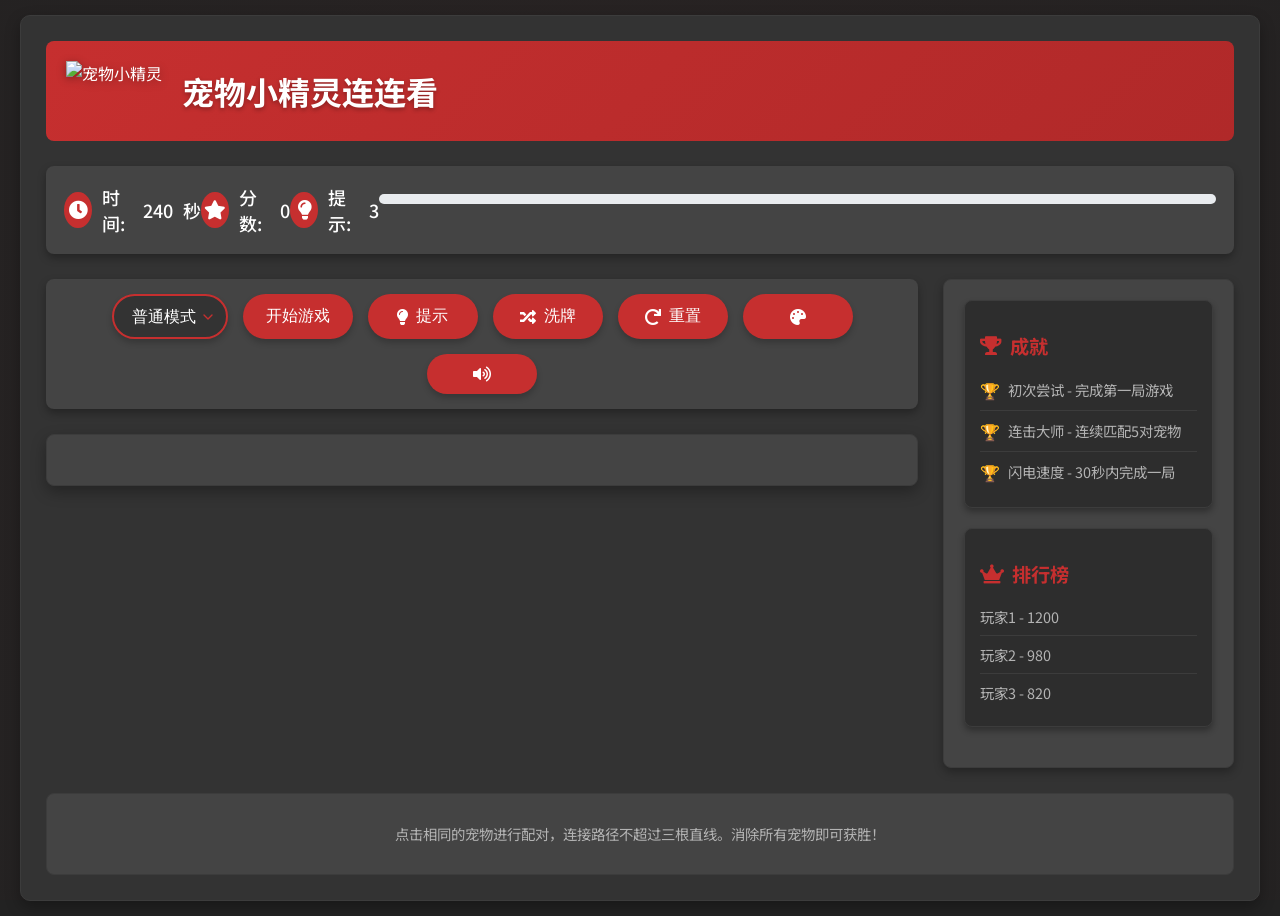
==== index.html @ 4d3c493e "Add files via upload" ====
<!DOCTYPE html>
<html lang="zh-CN">
<head>
    <meta charset="UTF-8">
    <meta name="viewport" content="width=device-width, initial-scale=1.0">
    <title>宝可梦连连看 - 网易云风格</title>
    <!-- 引入字体 -->
    <link href="https://fonts.googleapis.com/css2?family=Noto+Sans+SC:wght@400;500;700&display=swap" rel="stylesheet">
    <!-- 引入Font Awesome图标 -->
    <link rel="stylesheet" href="https://cdnjs.cloudflare.com/ajax/libs/font-awesome/5.15.4/css/all.min.css">
    <!-- CSS加载器将动态加载CSS文件 -->
    <script src="js/css-loader.js"></script>
    <!-- 添加一个简单的脚本来检查图片加载错误 -->
    <script>
        window.addEventListener('load', function() {
            document.querySelectorAll('img').forEach(img => {
                img.addEventListener('error', function() {
                    console.error('图片加载失败:', this.src);
                    // 设置一个默认图片或者显示图片名称
                    this.style.display = 'none';
                    const placeholder = document.createElement('div');
                    placeholder.textContent = this.alt || '图片';
                    placeholder.className = 'img-placeholder';
                    this.parentNode.insertBefore(placeholder, this);
                });
            });
        });
    </script>
    <style>
        /* 添加一个占位符样式 */
        .img-placeholder {
            display: flex;
            align-items: center;
            justify-content: center;
            background-color: #333333;
            color: #b3b3b3;
            font-size: 14px;
            width: 100%;
            height: 100%;
            min-height: 40px;
            border-radius: 4px;
        }
        
        /* 添加基本加载样式，确保页面在CSS加载前也有基本样式 */
        body {
            font-family: 'Noto Sans SC', sans-serif;
            background-color: #222222;
            color: #ffffff;
            margin: 0;
            padding: 15px;
        }
        
        .game-container {
            max-width: 1200px;
            width: 95%;
            margin: 0 auto;
            background-color: #333333;
            border-radius: 10px;
            box-shadow: 0 6px 15px rgba(0, 0, 0, 0.3);
            padding: 25px;
            border: 1px solid #3c3c3c;
        }
    </style>
</head>
<body>
    <!-- 添加动画背景 -->
    <div class="animated-background"></div>
    
    <div class="game-container">
        <div class="game-header">
            <!-- 修改logo路径，使用相对路径 -->
            <img src="./assets/images/pokemon-logo.png" alt="宠物小精灵" class="game-logo" onerror="this.onerror=null; this.src='https://raw.githubusercontent.com/PokeAPI/sprites/master/sprites/pokemon/25.png';">
            <h1>宠物小精灵连连看</h1>
        </div>
        
        <div class="game-info">
            <div><i class="fas fa-clock"></i> 时间: <span id="timer">240</span>秒</div>
            <div><i class="fas fa-star"></i> 分数: <span id="score">0</span></div>
            <div><i class="fas fa-lightbulb"></i> 提示: <span id="hints">3</span></div>
        </div>
        
        <div class="game-content">
            <div class="game-main">
                <div class="game-controls">
                    <select id="difficulty-select">
                        <option value="easy">简单模式</option>
                        <option value="normal" selected>普通模式</option>
                        <option value="hard">困难模式</option>
                    </select>
                    <button id="start-game-btn"><i class="fas fa-play"></i> 开始游戏</button>
                    <button id="hint-btn"><i class="fas fa-lightbulb"></i> 提示</button>
                    <button id="shuffle-btn"><i class="fas fa-random"></i> 洗牌</button>
                    <button id="reset-btn"><i class="fas fa-redo"></i> 重置</button>
                </div>
                
                <div class="game-board-container">
                    <div class="game-board" id="game-board">
                        <!-- 游戏板将通过JavaScript动态生成 -->
                    </div>
                </div>
            </div>
            
            <div class="game-sidebar">
                <div class="achievements">
                    <h2><i class="fas fa-trophy"></i> 成就</h2>
                    <ul>
                        <li>初次尝试 - 完成第一局游戏</li>
                        <li>连击大师 - 连续匹配5对宠物</li>
                        <li>闪电速度 - 30秒内完成一局</li>
                    </ul>
                </div>
                
                <div class="leaderboard">
                    <h2><i class="fas fa-crown"></i> 排行榜</h2>
                    <ol>
                        <li>玩家1 - 1200</li>
                        <li>玩家2 - 980</li>
                        <li>玩家3 - 820</li>
                    </ol>
                </div>
            </div>
        </div>
        
        <div class="game-message" id="game-message">
            <div class="game-message-content">
                <h2>游戏结束!</h2>
                <p>你的得分: <span id="final-score">0</span></p>
                <button class="btn-again" id="play-again-btn">再玩一次</button>
            </div>
        </div>
        
        <div class="game-instructions">
            <p>点击相同的宠物进行配对，连接路径不超过三根直线。消除所有宠物即可获胜！</p>
        </div>
    </div>
    
    <!-- 添加一个初始化图片的脚本 -->
    <script>
        // 确保游戏板中的图片能够正确加载
        function initPokemonImages() {
            // 创建一个测试图片元素
            const testImg = document.createElement('img');
            testImg.style.display = 'none';
            testImg.src = './assets/images/pokemon/1.png';
            testImg.onerror = function() {
                console.log('本地宝可梦图片加载失败，将使用在线图片');
                // 如果本地图片加载失败，设置一个全局变量使用在线图片
                window.usePokemonAPI = true;
            };
            testImg.onload = function() {
                console.log('本地宝可梦图片加载成功');
                window.usePokemonAPI = false;
            };
            document.body.appendChild(testImg);
        }
        
        // 页面加载完成后初始化图片
        window.addEventListener('DOMContentLoaded', initPokemonImages);
    </script>
    
    <!-- 游戏脚本 -->
    <script src="js/game-core.js"></script>
    <script src="js/game-path.js"></script>
    <script src="js/game-effects.js"></script>
    <script src="js/visual-effects.js"></script>
    <script src="js/game-ui.js"></script>
    <script src="js/game-events.js"></script>
    <script src="js/game-init.js"></script>
</body>
</html>
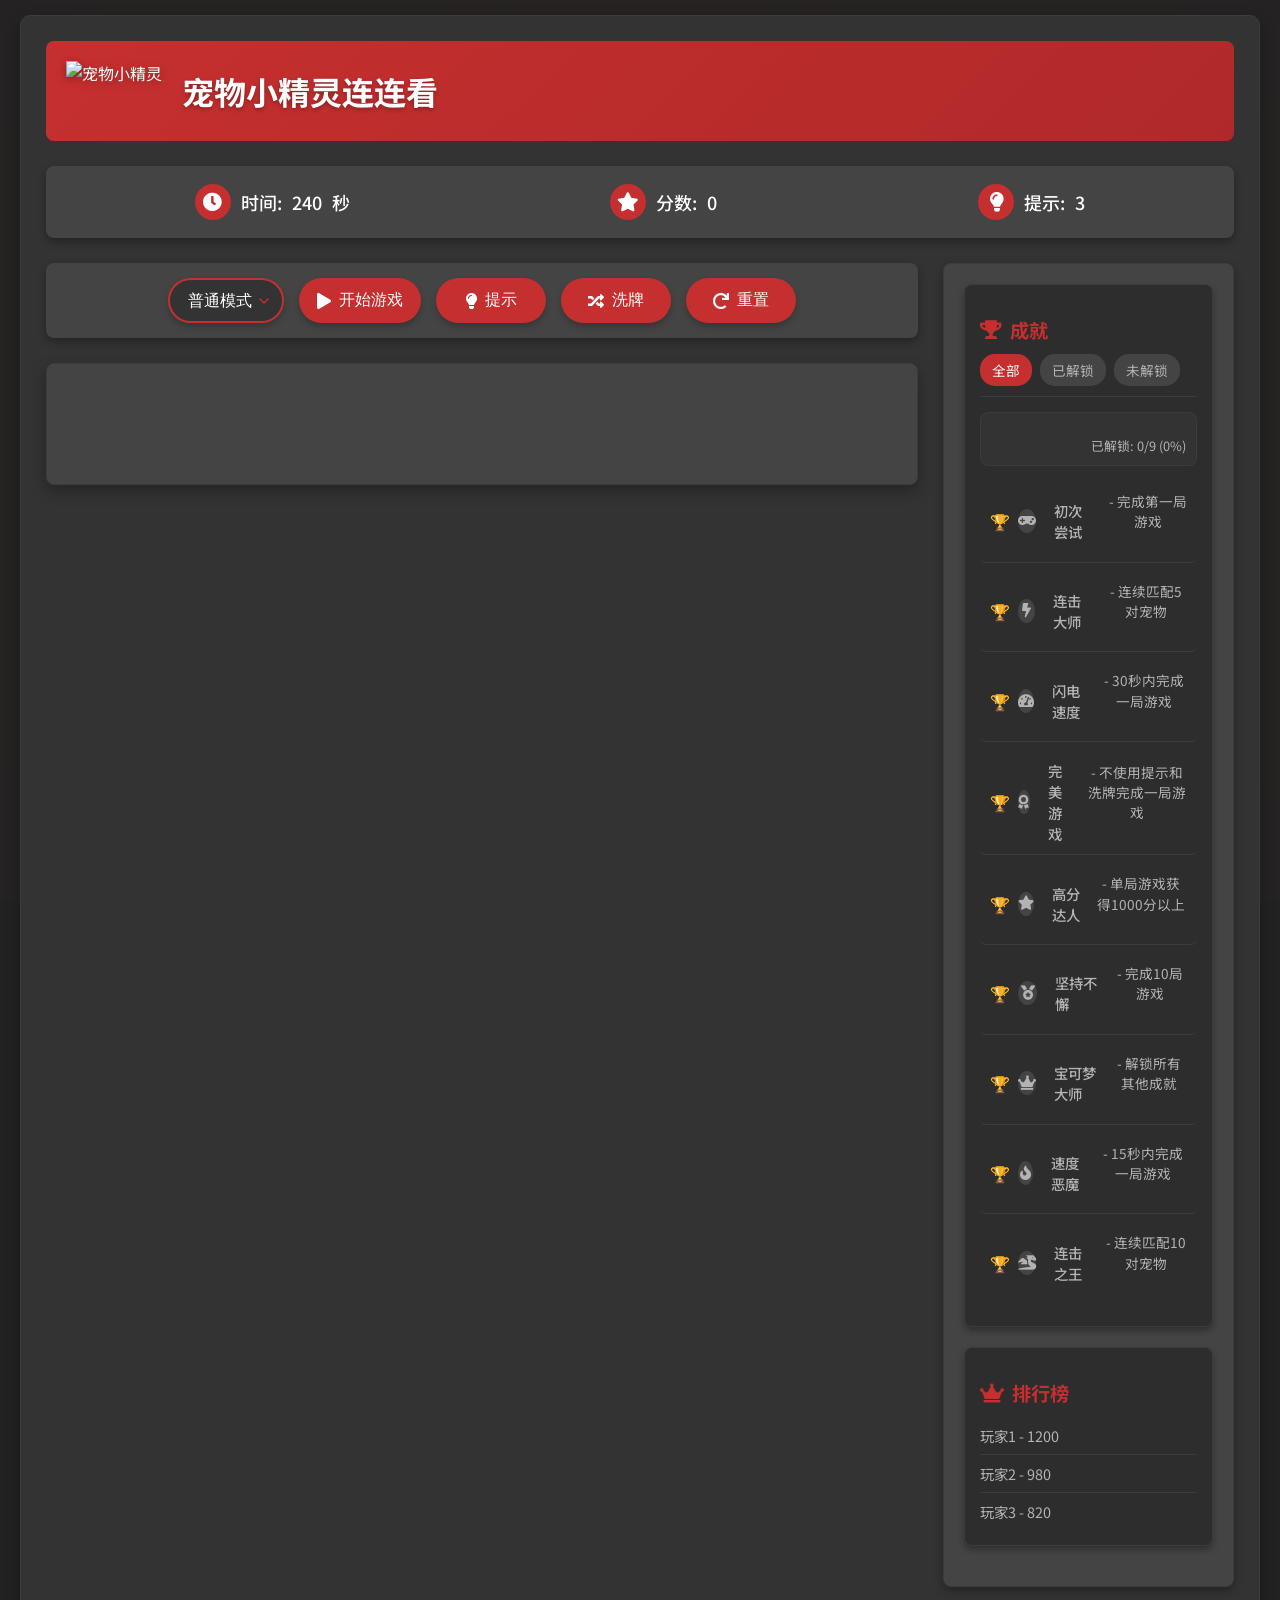
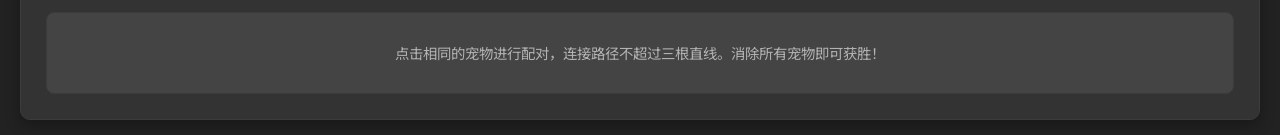
==== commit 61087316: "Add files via upload" ====
--- a/index.html
+++ b/index.html
@@ -60,6 +60,8 @@
             padding: 25px;
             border: 1px solid #3c3c3c;
         }
+<!-- 加载游戏主要样式表 -->
+        <link rel="stylesheet" href="css/game-board.css">
     </style>
 </head>
 <body>
@@ -165,6 +167,10 @@
     <script src="js/visual-effects.js"></script>
     <script src="js/game-ui.js"></script>
     <script src="js/game-events.js"></script>
+    <!-- 成就系统脚本 -->
+    <script src="js/achievement-system.js"></script>
+    <script src="js/achievement-tracker.js"></script>
+    <script src="js/achievement-ui.js"></script>
     <script src="js/game-init.js"></script>
 </body>
 </html>
--- a/css/game-board.css
+++ b/css/game-board.css
@@ -0,0 +1,158 @@
+/* 游戏板相关样式 */
+.game-board-container {
+    margin-bottom: 20px;
+}
+
+/* 游戏板样式 */
+.game-board {
+    display: grid;
+    grid-template-columns: repeat(8, 1fr);
+    grid-template-rows: repeat(8, 1fr);
+    gap: 8px;
+    width: 100%;
+    height: 100%;
+    position: relative;
+}
+
+/* 单元格样式 */
+.cell {
+    aspect-ratio: 1;
+    background-color: var(--netease-dark, #333333);
+    border-radius: 8px;
+    display: flex;
+    justify-content: center;
+    align-items: center;
+    cursor: pointer;
+    transition: all 0.3s;
+    position: relative;
+    overflow: hidden;
+    box-shadow: 0 2px 5px rgba(0,0,0,0.1);
+    perspective: 1000px;
+    transform-style: preserve-3d;
+}
+
+.cell:hover {
+    transform: translateY(-2px);
+    box-shadow: 0 4px 8px rgba(0,0,0,0.15);
+}
+
+/* 卡片翻转效果 */
+.icon-container {
+    position: relative;
+    width: 100%;
+    height: 100%;
+    transition: transform 0.6s;
+    transform-style: preserve-3d;
+}
+
+.icon-container.flipped {
+    transform: rotateY(180deg);
+}
+
+.element-icon, .card-back {
+    position: absolute;
+    width: 100%;
+    height: 100%;
+    backface-visibility: hidden;
+    -webkit-backface-visibility: hidden;
+    display: flex;
+    justify-content: center;
+    align-items: center;
+    border-radius: 8px;
+}
+
+.element-icon {
+    transform: rotateY(180deg);
+    background-color: var(--netease-card, #2d2d2d);
+}
+
+.card-back {
+    transform: rotateY(0deg);
+    background-color: var(--netease-gray, #444444);
+}
+
+.element-icon img, .card-back img {
+    max-width: 80%;
+    max-height: 80%;
+    object-fit: contain;
+}
+
+/* 选中状态 */
+.cell.selected {
+    box-shadow: 0 0 10px var(--netease-red, #c62f2f);
+}
+
+/* 匹配状态 */
+.cell.matched {
+    opacity: 0.2;
+    pointer-events: none;
+    transition: opacity 0.5s ease;
+}
+
+/* 提示状态 */
+.cell.hint {
+    animation: hint-animation 1.5s infinite;
+}
+
+@keyframes hint-animation {
+    0% { transform: scale(1); box-shadow: 0 0 5px rgba(198, 47, 47, 0.7); }
+    50% { transform: scale(1.1); box-shadow: 0 0 20px rgba(198, 47, 47, 0.9); }
+    100% { transform: scale(1); box-shadow: 0 0 5px rgba(198, 47, 47, 0.7); }
+}
+
+/* 路径连接线 */
+.path-overlay {
+    position: absolute;
+    top: 0;
+    left: 0;
+    width: 100%;
+    height: 100%;
+    pointer-events: none;
+    z-index: 100;
+}
+
+.path-line {
+    stroke: var(--netease-red, #c62f2f);
+    stroke-width: 3;
+    stroke-linecap: round;
+    fill: none;
+    stroke-dasharray: 1000;
+    stroke-dashoffset: 1000;
+    animation: dash 0.5s linear forwards;
+}
+
+@keyframes dash {
+    to {
+        stroke-dashoffset: 0;
+    }
+}
+
+/* 进度条样式 */
+.progress-container {
+    width: 100%;
+    height: 10px;
+    background-color: #e9ecef;
+    border-radius: 5px;
+    margin-top: 10px;
+    overflow: hidden;
+}
+
+.progress-bar {
+    height: 100%;
+    background-color: #4e73df;
+    width: 0%;
+    transition: width 0.5s ease;
+}
+
+/* 响应式游戏板 */
+@media (max-width: 768px) {
+    .game-board {
+        grid-template-columns: repeat(6, 1fr);
+    }
+}
+
+@media (max-width: 480px) {
+    .game-board {
+        grid-template-columns: repeat(4, 1fr);
+    }
+}
